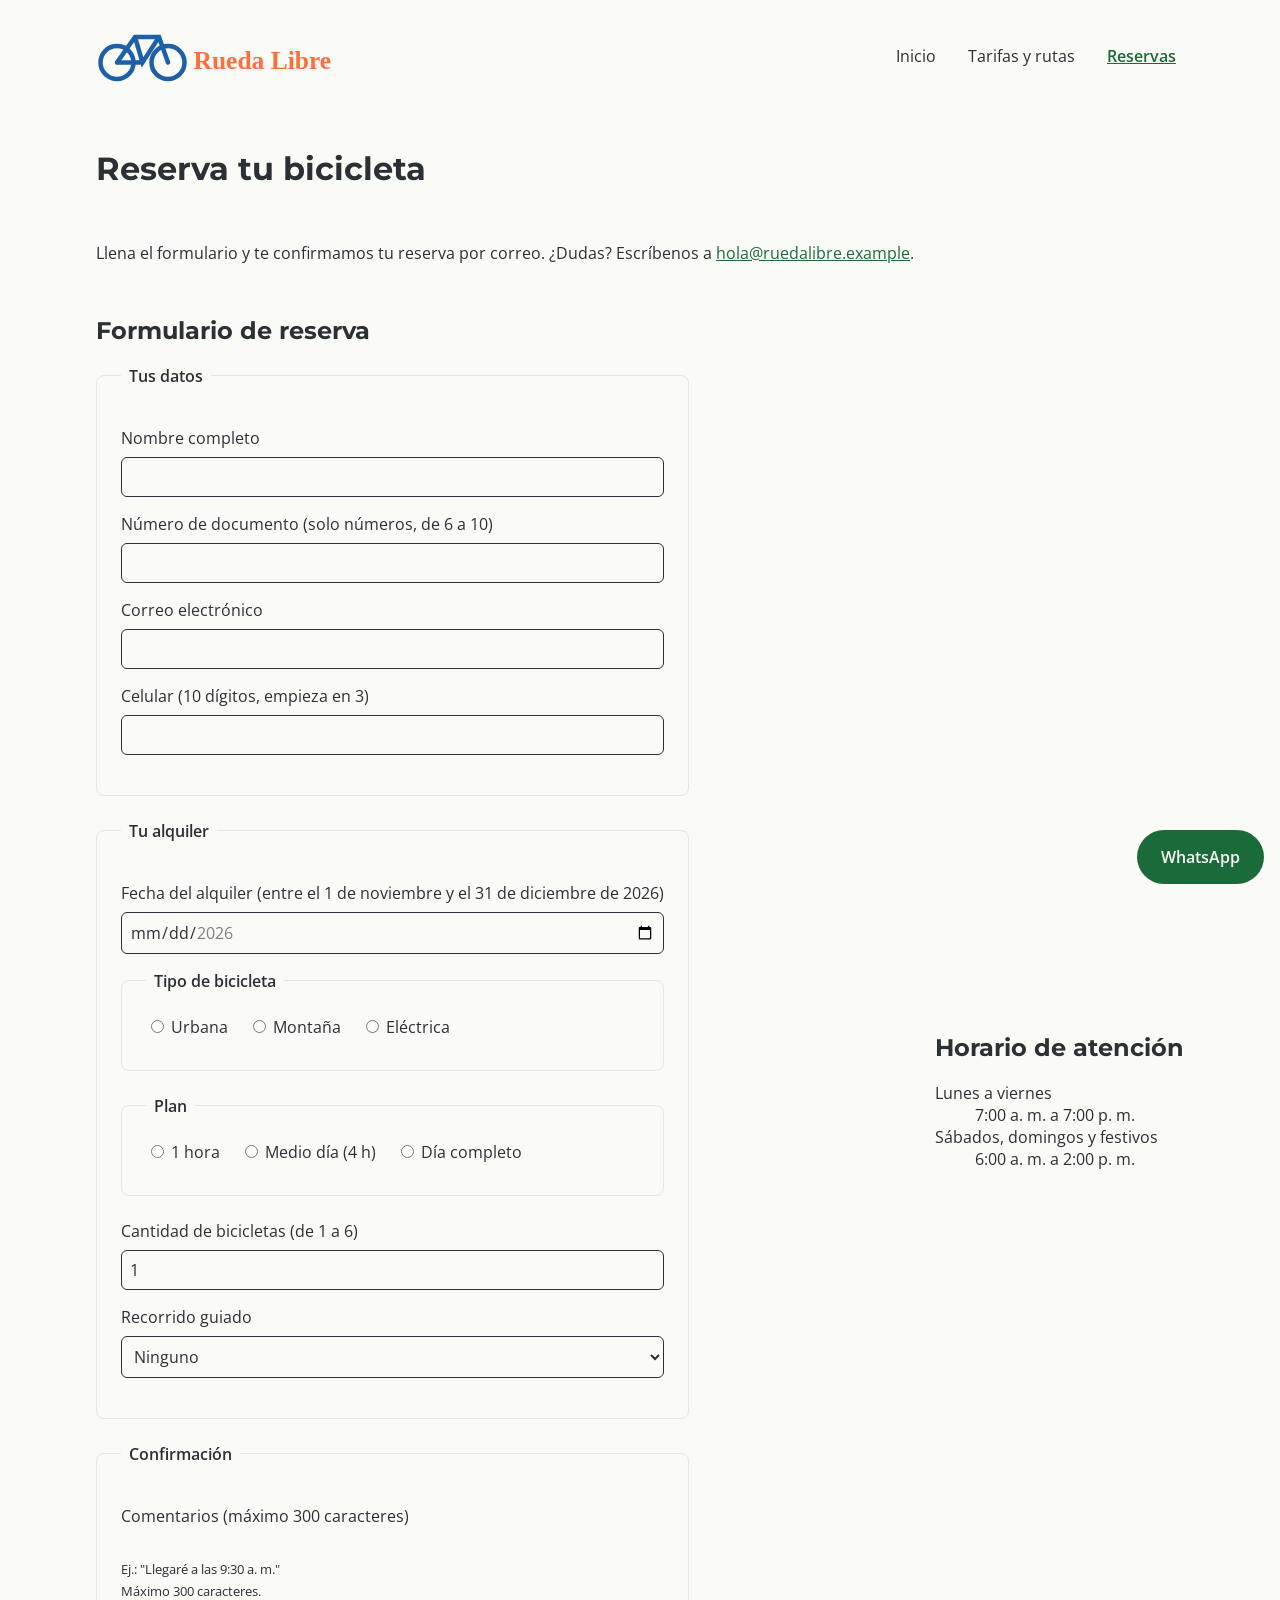
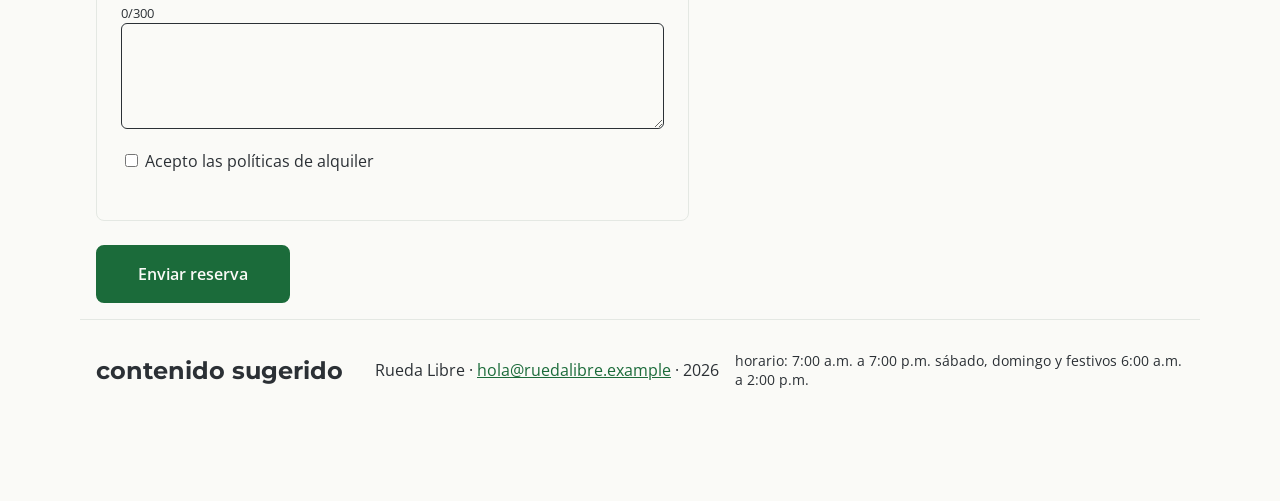
==== dia-1/reto-1-flexbox/paginas/reservas.html @ a0442575 "MiniReto 1: header, menú y pie con Flexbox y preparacion de los demas retos" ====
<!DOCTYPE html>
<html lang="es">
<head>
    <meta charset="UTF-8">
    <meta name="viewport" content="width=device-width, initial-scale=1.0">
    <meta name="description" content="Reserva tu bicicleta en Rueda Libre, Medellín: formulario de reserva y horario de atención.">
    <title>Reservas | Rueda Libre</title>
    <link rel="preconnect" href="https://fonts.googleapis.com">
    <link rel="preconnect" href="https://fonts.gstatic.com" crossorigin>
    <link rel="stylesheet" href="https://fonts.googleapis.com/css2?family=Montserrat:wght@700&family=Open+Sans:wght@400;600&display=swap">
    <link rel="stylesheet" href="../css/styles.css">
</head>
<body>
    <header>
        <a href="../index.html"><img src="../img/logo.svg" alt="Rueda Libre, volver al inicio" width="240"></a>
        <nav>
            <ul id="menu">
                <li><a href="../index.html">Inicio</a></li>
                <li><a href="tarifas.html">Tarifas y rutas</a></li>
                <li><a href="reservas.html" class="activo" aria-current="page">Reservas</a></li>
            </ul>
        </nav>
    </header>

    <main>
        <h1>Reserva tu bicicleta</h1>
        <p>Llena el formulario y te confirmamos tu reserva por correo. ¿Dudas? Escríbenos a <a href="mailto:hola@ruedalibre.example">hola@ruedalibre.example</a>.</p>

        <section>
            <h2>Formulario de reserva</h2>
            <form action="#" method="post">
                <fieldset>
                    <legend>Tus datos</legend>

                    <p>
                        <label for="nombre">Nombre completo</label>
                        <input type="text" id="nombre" name="nombre" autocomplete="name" required minlength="3" maxlength="80">
                    </p>
                    <p>
                        <label for="documento">Número de documento (solo números, de 6 a 10)</label>
                        <input type="text" id="documento" name="documento" inputmode="numeric" required pattern="[0-9]{6,10}" title="Escribe solo números, de 6 a 10 dígitos.">
                    </p>
                    <p>
                        <label for="correo">Correo electrónico</label>
                        <input type="email" id="correo" name="correo" autocomplete="email" required>
                    </p>
                    <p>
                        <label for="celular">Celular (10 dígitos, empieza en 3)</label>
                        <input type="tel" id="celular" name="celular" autocomplete="tel" required pattern="3[0-9]{9}" title="Debe empezar en 3 y tener 10 dígitos, sin espacios. Ej.: 3001234567.">
                    </p>
                </fieldset>

                <fieldset>
                    <legend>Tu alquiler</legend>

                    <p>
                        <label for="fecha">Fecha del alquiler (entre el 1 de noviembre y el 31 de diciembre de 2026)</label>
                        <input type="date" id="fecha" name="fecha" required min="2026-11-01" max="2026-12-31">
                    </p>

                    <fieldset>
                        <legend>Tipo de bicicleta</legend>
                        <input type="radio" id="bici-urbana" name="bicicleta" value="urbana" required>
                        <label for="bici-urbana">Urbana</label>
                        <input type="radio" id="bici-montana" name="bicicleta" value="montana">
                        <label for="bici-montana">Montaña</label>
                        <input type="radio" id="bici-electrica" name="bicicleta" value="electrica">
                        <label for="bici-electrica">Eléctrica</label>
                    </fieldset>

                    <fieldset>
                        <legend>Plan</legend>
                        <input type="radio" id="plan-hora" name="plan" value="hora" required>
                        <label for="plan-hora">1 hora</label>
                        <input type="radio" id="plan-medio" name="plan" value="medio-dia">
                        <label for="plan-medio">Medio día (4 h)</label>
                        <input type="radio" id="plan-dia" name="plan" value="dia-completo">
                        <label for="plan-dia">Día completo</label>
                    </fieldset>

                    <p>
                        <label for="cantidad">Cantidad de bicicletas (de 1 a 6)</label>
                        <input type="number" id="cantidad" name="cantidad" value="1" required min="1" max="6">
                    </p>
                    <p>
                        <label for="recorrido">Recorrido guiado</label>
                        <select id="recorrido" name="recorrido">
                            <option value="ninguno">Ninguno</option>
                            <option value="rio-parques">Río y Parques</option>
                            <option value="sabores-barrio">Sabores de Barrio</option>
                            <option value="reto-palmas">Reto Las Palmas</option>
                        </select>
                    </p>
                </fieldset>

                <fieldset>
                    <legend>Confirmación</legend>

                    <p>
                        <label for="comentarios">Comentarios (máximo 300 caracteres)</label>
                        <br>
                        <small>Ej.: "Llegaré a las 9:30 a. m."</small>
                        <br>
                        <small>Máximo 300 caracteres.</small>
                        <br>
                        <small id="contador">0/300</small>
                        <br>
                        <textarea id="comentarios" name="comentarios" rows="4" cols="40" maxlength="300"></textarea>
                    </p>
                    <p>
                        <input type="checkbox" id="politicas" name="politicas" value="acepto" required>
                        <label for="politicas">Acepto las políticas de alquiler</label>
                    </p>
                </fieldset>

                <button type="submit">Enviar reserva</button>
            </form>
        </section>

        <aside>
            <h2>Horario de atención</h2>
            <dl>
                <dt>Lunes a viernes</dt>
                <dd>7:00 a. m. a 7:00 p. m.</dd>
                <dt>Sábados, domingos y festivos</dt>
                <dd>6:00 a. m. a 2:00 p. m.</dd>
            </dl>
        </aside>
    </main>

    <footer>
        <div>
            <h2 class="pie-bloque">contenido sugerido </h2>
        </div>
        <br
        ><p>Rueda Libre · <a href="mailto:hola@ruedalibre.example">hola@ruedalibre.example</a> · 2026</p>
        <p class="pie-texto"> horario: 7:00 a.m. a 7:00 p.m. sábado, domingo y festivos 6:00 a.m. a 2:00 p.m.</p>
    </footer>
    <a class="whatsapp" href="https://wa.me/573000000000" target="_blank" rel="noopener noreferrer">WhatsApp<span class="visualmente-oculto"> (se abre en otra pestaña)</span></a>
</body>
</html>
---- dia-1/reto-1-flexbox/css/styles.css ----
:root {

  --verde-ruta: #1B6B3A;
  --gris-asfalto: #2B3035;
  --amarillo-senal: #F2B705;
  --gris-niebla: #E4E8E3;
  --color-fondo: #FAFAF7;

  --fuente-titulos: "Montserrat", Arial, sans-serif;
  --fuente-texto: "Open Sans", Helvetica, sans-serif;

  --esp-xs: 0.5rem;
  --esp-s: 1rem;
  --esp-m: 1.5rem;
  --esp-l: 2.5rem;
  --esp-xl: 5rem;
}

*,
*::before,
*::after {
  box-sizing: border-box;
}

body {
  margin: 0;
  padding-bottom: var(--esp-xl);
  font-family: var(--fuente-texto);
  color: var(--gris-asfalto);
  background-color: var(--color-fondo);
}
header, main, footer {
  display: flex;
  justify-content: space-between;
  align-items: center;
  gap: var(--esp-s);
  flex-wrap: wrap;
}


h1, h2, h3, h4, h5, h6 {
  font-family: var(--fuente-titulos);
  font-weight: 700;
}

img {
  max-width: 100%;
  height: auto;
}

a {
  color: var(--verde-ruta);
}

a:hover {   
  color: var(--gris-asfalto);
}

a:focus {
  outline: 3px solid var(--gris-asfalto);
  outline-offset: 2px;
}

.visualmente-oculto {
  position: absolute;
  width: 1px;
  height: 1px;
  overflow: hidden;
  clip: rect(0 0 0 0);
  white-space: nowrap;
}

header,
main,
footer {
  max-width: 70rem;
  margin: 0 auto;
  padding: var(--esp-s);
}

footer {
  border-top: 1px solid var(--gris-niebla);
  display: flex;
  justify-content: space-between;
  align-items: center;
  gap: var(--esp-s);
  flex-wrap: wrap;
}

.pie-bloque {
  flex: 1 1 12rem;
}
.pie-texto {
  flex: 1 1 12rem;
  font-size: 0.875rem;
  font-weight: 400;
}
.pagina-tarifas > h1,
.pagina-tarifas > section,
.pagina-tarifas > aside {
  flex: 1 1 100%;
  margin: 0;
}

.pagina-tarifas > h1 {
  margin-bottom: var(--esp-xs);
}

.portada {
  min-height: 60vh;
  padding: var(--esp-m) 0;
}

.portada img {
  display: block;
  margin: 0 auto;
}

#menu {
  display: flex;
  justify-content: center;
  gap: var(--esp-s);
  margin: 0;
  padding: 0;
  list-style: none;
  flex-wrap: wrap;
}

#menu a {
  display: inline-block;
  padding: var(--esp-xs);
  color: var(--gris-asfalto);
  text-decoration: none;
}

#menu a.activo {
  color: var(--verde-ruta);
  font-weight: 600;
  text-decoration: underline;
}

#menu a:hover,
#menu a:focus {
  color: var(--verde-ruta);
  background-color: var(--gris-niebla);
  text-decoration: underline;
}

#menu a:focus {
  outline: 3px solid var(--verde-ruta);
  outline-offset: 2px;
}

.btn,
button {
  display: inline-block;
  font-family: var(--fuente-texto);
  font-size: 1rem;
  font-weight: 600;
  background-color: var(--verde-ruta);
  color: var(--color-fondo);
  border: 2px solid var(--verde-ruta);
  border-radius: 8px;
  text-decoration: none;
  cursor: pointer;
}

.btn {
  padding: var(--esp-s) var(--esp-m);
}

.btn:hover,
button:hover {
  background-color: var(--gris-asfalto);
  border-color: var(--gris-asfalto);
  color: var(--color-fondo);
}

.btn:focus,
button:focus {
  outline: 3px solid var(--gris-asfalto);
  outline-offset: 3px;
}

.tarjeta {
  position: relative;
  padding: var(--esp-m);
  margin-bottom: var(--esp-m);
  border: 1px solid var(--gris-niebla);
  border-radius: 12px;
}

.tarjeta img {
  width: 100%;
}

.badge-nuevo {
  position: absolute;
  top: calc(-1 * var(--esp-s));
  right: var(--esp-m);
  padding: 0.25rem var(--esp-s);
  background-color: var(--amarillo-senal);
  color: var(--gris-asfalto);
  border-radius: 999px;
  font-size: 0.875rem;
  font-weight: 600;
}

.whatsapp {
  position: fixed;
  right: var(--esp-s);
  bottom: var(--esp-s);
  padding: var(--esp-s) var(--esp-m);
  background-color: var(--verde-ruta);
  color: var(--color-fondo);
  border-radius: 999px;
  font-weight: 600;
  text-decoration: none;
}

.whatsapp:hover {
  background-color: var(--gris-asfalto);
  color: var(--color-fondo);
}

.whatsapp:focus {
  outline: 3px solid var(--gris-asfalto);
  outline-offset: 3px;
}

table {
  width: 100%;
  margin-bottom: var(--esp-m);
  border-collapse: collapse;
}

caption {
  padding: var(--esp-xs) 0;
  font-weight: 600;
  text-align: left;
}

th,
td {
  padding: var(--esp-xs) var(--esp-s);
  border: 1px solid var(--gris-niebla);
  text-align: left;
}

thead th {
  background-color: var(--verde-ruta);
  color: var(--color-fondo);
}

tbody th {
  background-color: var(--gris-niebla);
}

fieldset {
  margin: 0 0 var(--esp-m);
  padding: var(--esp-m);
  border: 1px solid var(--gris-niebla);
  border-radius: 8px;
}

legend {
  padding: 0 var(--esp-xs);
  font-weight: 600;
}

label {
  display: block;
  margin-bottom: var(--esp-xs);
}

input[type="radio"] + label,
input[type="checkbox"] + label {
  display: inline-block;
  margin: 0 var(--esp-s) var(--esp-xs) 0;
}

input[type="text"],
input[type="email"],
input[type="tel"],
input[type="date"],
input[type="number"],
select,
textarea {
  width: 100%;
  padding: var(--esp-xs);
  font-family: var(--fuente-texto);
  font-size: 1rem;
  color: var(--gris-asfalto);
  background-color: var(--color-fondo);
  border: 1px solid var(--gris-asfalto);
  border-radius: 6px;
}

input:focus,
select:focus,
textarea:focus {
  outline: 3px solid var(--verde-ruta);
  outline-offset: 2px;
}

button {
  padding: var(--esp-s) var(--esp-l);
}
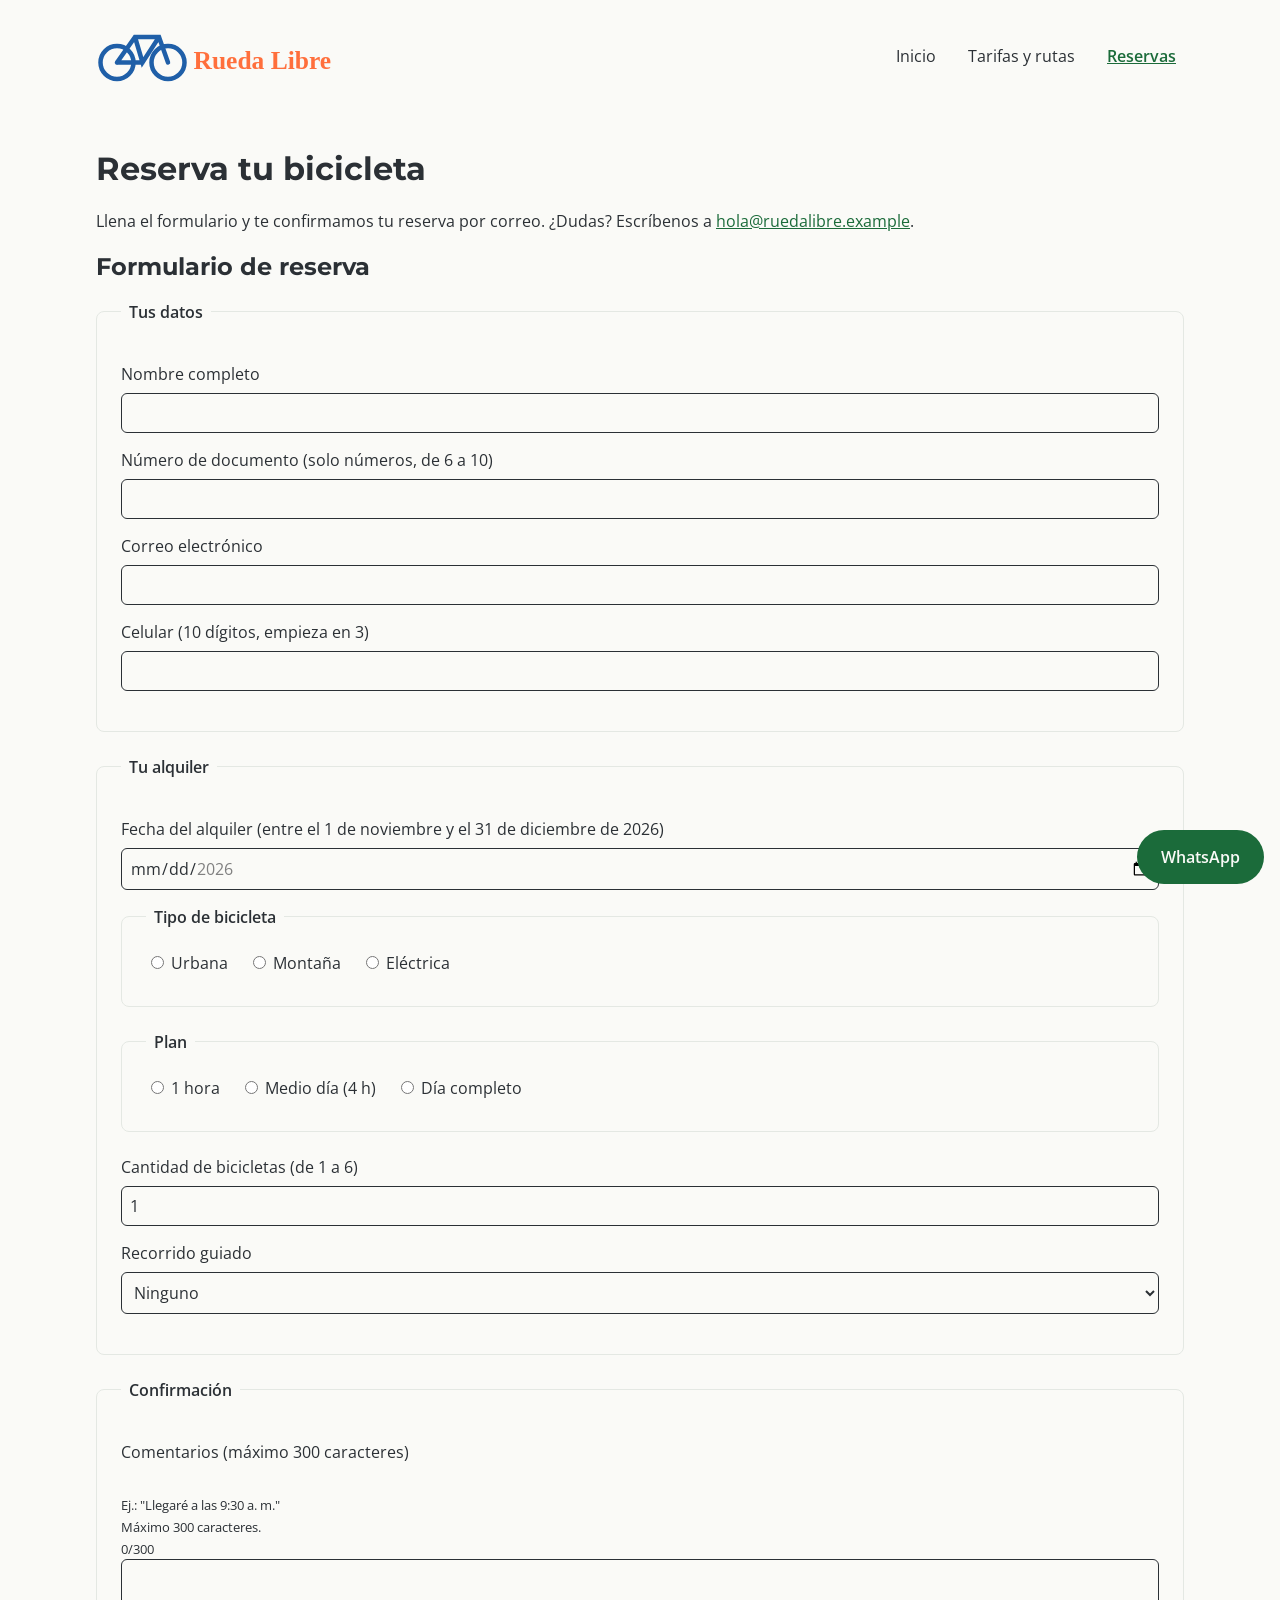
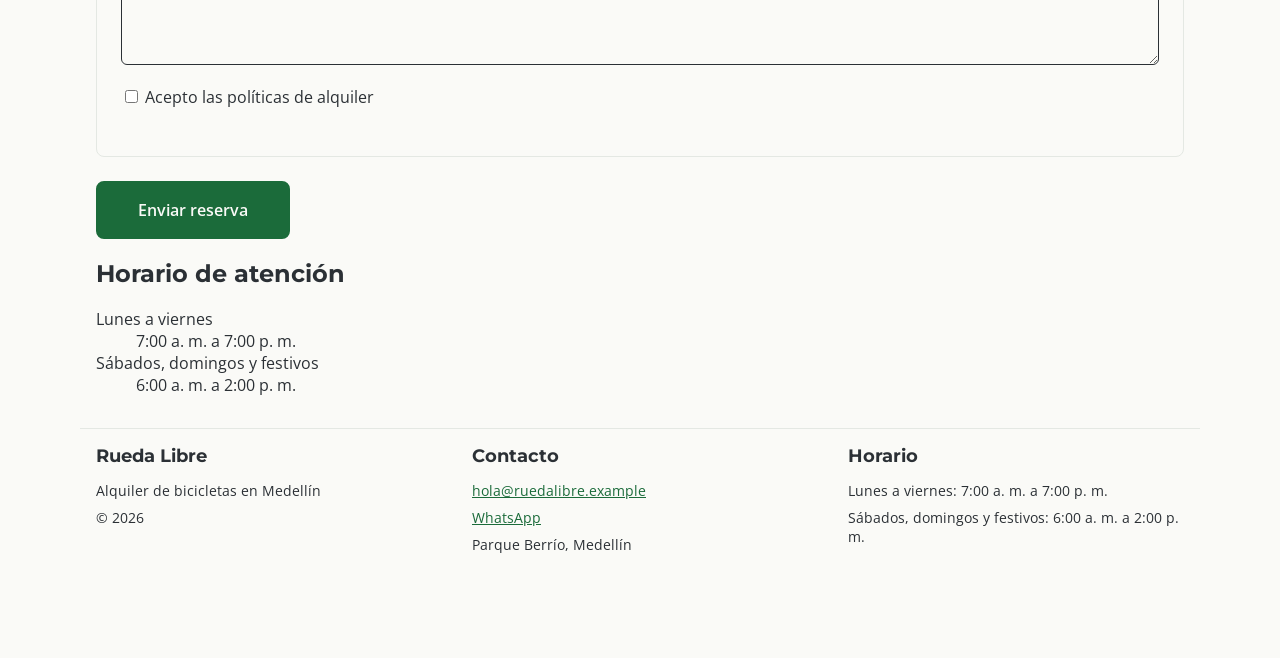
==== commit b1b5083a: "Reto 1: ajustes de Flexbox en index, reservas, tarifas y estilos" ====
--- a/dia-1/reto-1-flexbox/paginas/reservas.html
+++ b/dia-1/reto-1-flexbox/paginas/reservas.html
@@ -129,12 +129,22 @@
     </main>
 
     <footer>
-        <div>
-            <h2 class="pie-bloque">contenido sugerido </h2>
+        <div class="pie-bloque">
+            <h2>Rueda Libre</h2>
+            <p>Alquiler de bicicletas en Medellín</p>
+            <p>© 2026</p>
         </div>
-        <br
-        ><p>Rueda Libre · <a href="mailto:hola@ruedalibre.example">hola@ruedalibre.example</a> · 2026</p>
-        <p class="pie-texto"> horario: 7:00 a.m. a 7:00 p.m. sábado, domingo y festivos 6:00 a.m. a 2:00 p.m.</p>
+        <div class="pie-bloque">
+            <h2>Contacto</h2>
+            <p><a href="mailto:hola@ruedalibre.example">hola@ruedalibre.example</a></p>
+            <p><a href="https://wa.me/573000000000" target="_blank" rel="noopener noreferrer">WhatsApp<span class="visualmente-oculto"> (se abre en otra pestaña)</span></a></p>
+            <p>Parque Berrío, Medellín</p>
+        </div>
+        <div class="pie-bloque">
+            <h2>Horario</h2>
+            <p>Lunes a viernes: 7:00 a. m. a 7:00 p. m.</p>
+            <p>Sábados, domingos y festivos: 6:00 a. m. a 2:00 p. m.</p>
+        </div>
     </footer>
     <a class="whatsapp" href="https://wa.me/573000000000" target="_blank" rel="noopener noreferrer">WhatsApp<span class="visualmente-oculto"> (se abre en otra pestaña)</span></a>
 </body>
--- a/dia-1/reto-1-flexbox/css/styles.css
+++ b/dia-1/reto-1-flexbox/css/styles.css
@@ -29,14 +29,6 @@
   color: var(--gris-asfalto);
   background-color: var(--color-fondo);
 }
-header, main, footer {
-  display: flex;
-  justify-content: space-between;
-  align-items: center;
-  gap: var(--esp-s);
-  flex-wrap: wrap;
-}
-
 
 h1, h2, h3, h4, h5, h6 {
   font-family: var(--fuente-titulos);
@@ -78,8 +70,7 @@
   padding: var(--esp-s);
 }
 
-footer {
-  border-top: 1px solid var(--gris-niebla);
+header {
   display: flex;
   justify-content: space-between;
   align-items: center;
@@ -87,13 +78,27 @@
   flex-wrap: wrap;
 }
 
+footer {
+  display: flex;
+  justify-content: space-between;
+  align-items: flex-start;
+  gap: var(--esp-l);
+  flex-wrap: wrap;
+  border-top: 1px solid var(--gris-niebla);
+}
+
 .pie-bloque {
   flex: 1 1 12rem;
 }
-.pie-texto {
-  flex: 1 1 12rem;
+
+.pie-bloque h2 {
+  margin-top: 0;
+  font-size: 1.125rem;
+}
+
+.pie-bloque p {
+  margin: 0 0 var(--esp-xs);
   font-size: 0.875rem;
-  font-weight: 400;
 }
 .pagina-tarifas > h1,
 .pagina-tarifas > section,
